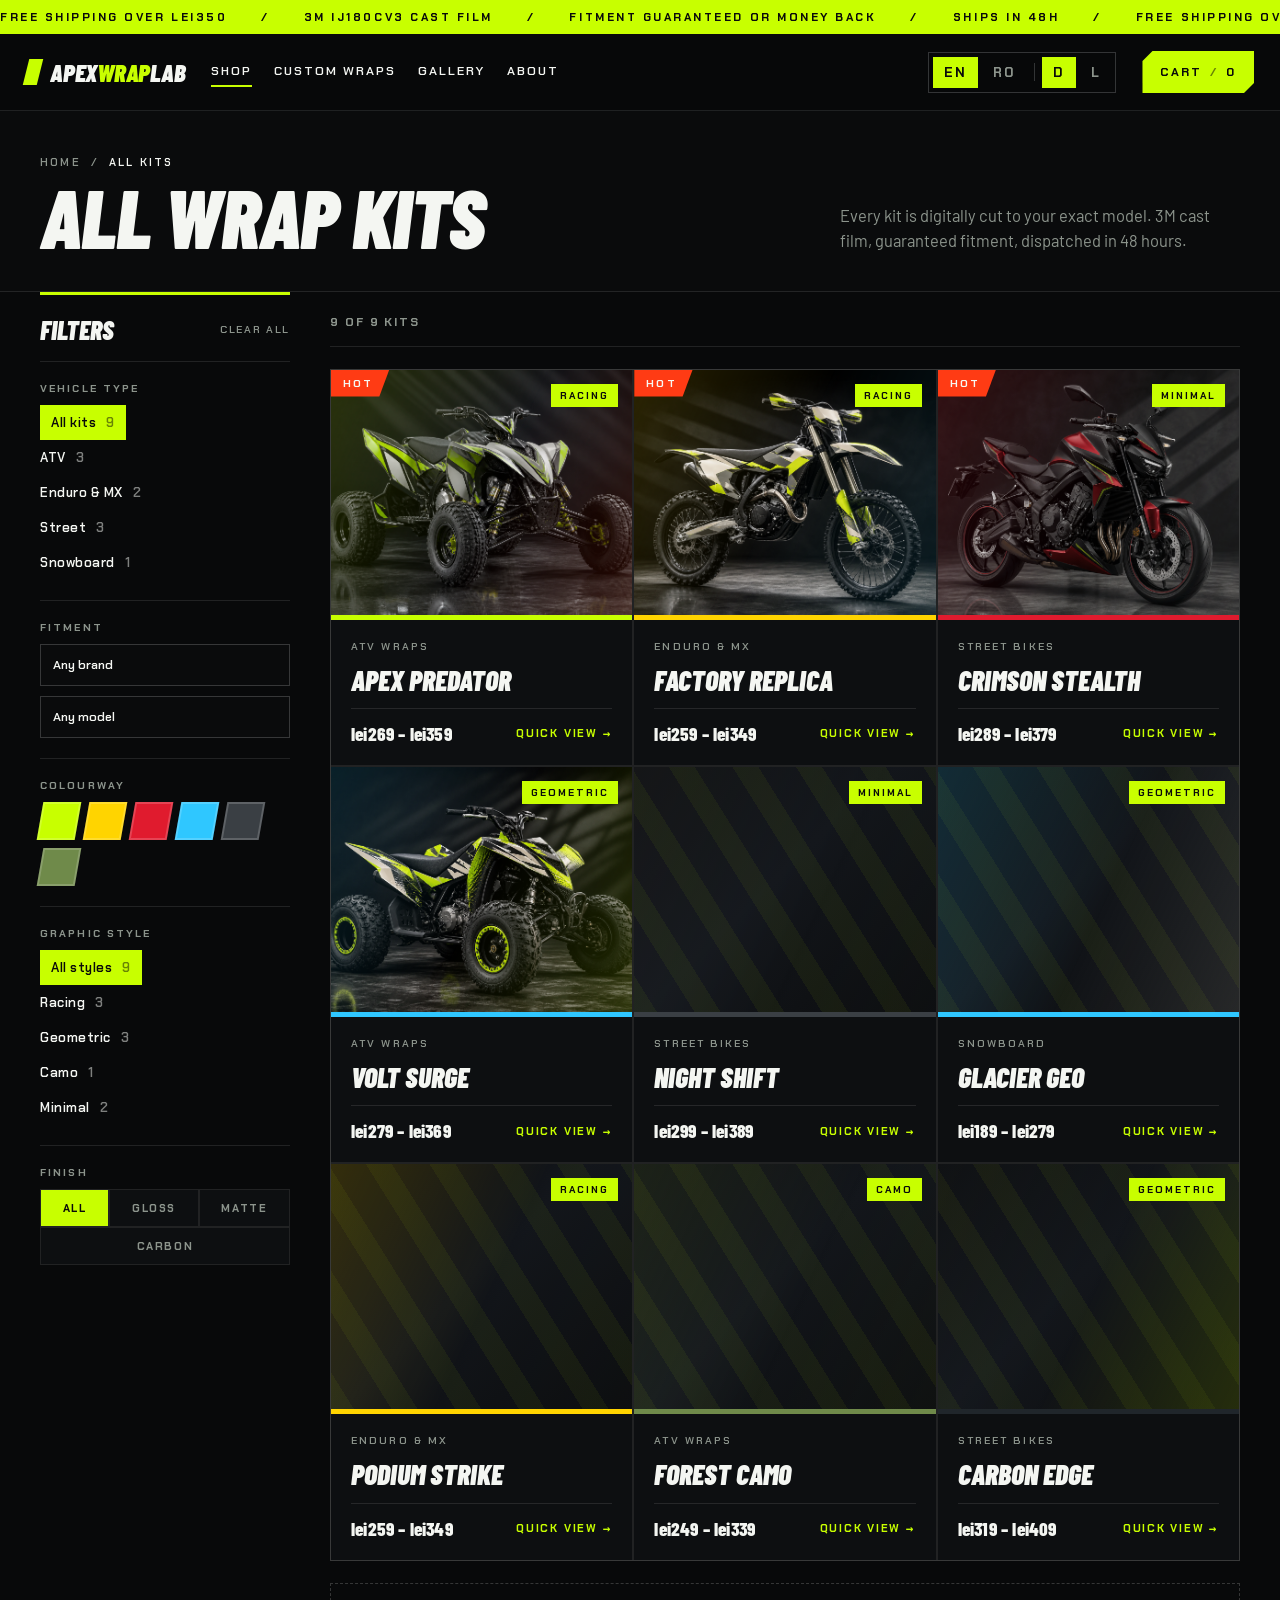
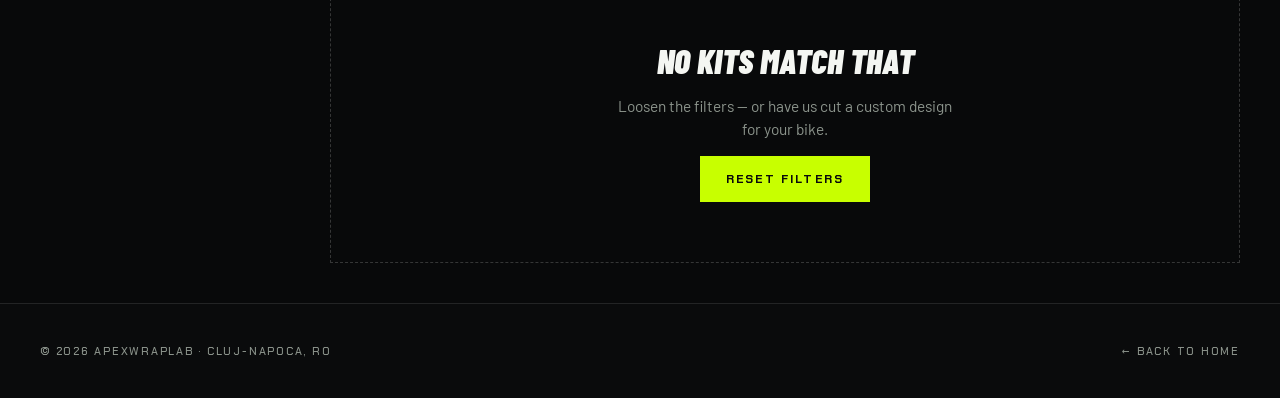
==== shop.html @ fd656acf "Add shop page, shared stylesheet, and canvas images Implement Apex Shop.dc.html as shop.html: 9-kit " ====
<!DOCTYPE html>
<html lang="en" data-theme="dark">
<head>
<meta charset="utf-8">
<meta name="viewport" content="width=device-width, initial-scale=1">
<title>All wrap kits — ApexWrapLab</title>
<meta name="description" content="Every ApexWrapLab kit is digitally cut to your exact model. 3M cast film, guaranteed fitment, dispatched in 48 hours.">
<link rel="preconnect" href="https://fonts.googleapis.com">
<link rel="preconnect" href="https://fonts.gstatic.com" crossorigin>
<link href="https://fonts.googleapis.com/css2?family=Barlow+Condensed:ital,wght@0,600;0,700;0,800;0,900;1,800;1,900&family=Barlow:wght@400;500;600&family=Chakra+Petch:wght@500;600;700&display=swap" rel="stylesheet">
<link rel="stylesheet" href="apex.css">
</head>
<body>

<div class="ticker" aria-hidden="true">
  <div class="ticker__track">
    <div class="ticker__set">
      <span data-ro="Livrare gratuită peste 350 lei">Free shipping over lei350</span><span>/</span>
      <span>3M IJ180Cv3 cast film</span><span>/</span>
      <span data-ro="Potrivire garantată sau bani înapoi">Fitment guaranteed or money back</span><span>/</span>
      <span data-ro="Expediere în 48h">Ships in 48h</span><span>/</span>
    </div>
    <div class="ticker__set">
      <span data-ro="Livrare gratuită peste 350 lei">Free shipping over lei350</span><span>/</span>
      <span>3M IJ180Cv3 cast film</span><span>/</span>
      <span data-ro="Potrivire garantată sau bani înapoi">Fitment guaranteed or money back</span><span>/</span>
      <span data-ro="Expediere în 48h">Ships in 48h</span><span>/</span>
    </div>
  </div>
</div>

<header class="hdr">
  <div class="hdr__in">
    <a href="index.html" class="brand" rel="home">
      <span class="brand__mark"></span>
      <span class="brand__word">Apex<span style="color:var(--acid-ink)">Wrap</span>Lab</span>
    </a>
    <nav class="nav" aria-label="Primary">
      <a href="#shop" class="is-active" aria-current="page" data-ro="Magazin">Shop</a>
      <a href="index.html#custom" data-ro="Wrap personalizat">Custom wraps</a>
      <a href="index.html#grid" data-ro="Galerie">Gallery</a>
      <a href="index.html#spec" data-ro="Despre">About</a>
    </nav>
    <div style="flex:1"></div>
    <div class="toggles">
      <button type="button" data-lang="en" aria-pressed="true">EN</button>
      <button type="button" data-lang="ro" aria-pressed="false">RO</button>
      <span class="toggles__sep"></span>
      <button type="button" data-theme-set="dark" title="Dark theme" aria-pressed="true">D</button>
      <button type="button" data-theme-set="light" title="Light theme" aria-pressed="false">L</button>
    </div>
    <a href="#shop" class="cart clip-sm">
      <span data-ro="Coș">Cart</span><span style="opacity:.5">/</span><span id="cartCount">0</span>
    </a>
  </div>
</header>

<section class="shop__head">
  <div class="shop__head-in">
    <div>
      <div class="crumbs">
        <a href="index.html" data-ro="Acasă">Home</a>
        <span>/</span>
        <span class="now" data-ro="Toate kiturile">All kits</span>
      </div>
      <h1 data-ro="Toate kiturile">All wrap kits</h1>
    </div>
    <p data-ro="Fiecare kit este tăiat digital pentru modelul tău. 3M turnat, potrivire garantată, expediere în 48h.">Every kit is digitally cut to your exact model. 3M cast film, guaranteed fitment, dispatched in 48 hours.</p>
  </div>
</section>

<section id="shop" class="shop">
  <aside class="filters">
    <div class="filters__top">
      <span data-ro="Filtre">Filters</span>
      <button type="button" class="filters__clear" id="clearAll" data-ro="Șterge tot">Clear all</button>
    </div>

    <div class="fgroup">
      <span data-ro="Tip vehicul">Vehicle type</span>
      <div id="fType"></div>
    </div>

    <div class="fgroup">
      <span data-ro="Potrivire">Fitment</span>
      <select class="fselect" id="fMake" aria-label="Brand"></select>
      <select class="fselect" id="fModel" aria-label="Model"></select>
    </div>

    <div class="fgroup">
      <span data-ro="Culoare">Colourway</span>
      <div class="fsw" id="fColor" role="group"></div>
    </div>

    <div class="fgroup">
      <span data-ro="Grafică">Graphic style</span>
      <div id="fStyle"></div>
    </div>

    <div class="fgroup">
      <span data-ro="Finisaj">Finish</span>
      <div class="fseg" id="fFinish" role="group"></div>
    </div>
  </aside>

  <div class="results">
    <div class="results__bar">
      <div class="results__count" id="resultLine"></div>
      <div class="chips" id="chips"></div>
    </div>
    <div class="shopgrid" id="grid"></div>
    <div class="empty" id="empty" hidden>
      <div class="empty__t" data-ro="Niciun kit nu se potrivește">No kits match that</div>
      <p data-ro="Slăbește filtrele — sau cere un design personalizat pentru motocicleta ta.">Loosen the filters — or have us cut a custom design for your bike.</p>
      <button type="button" id="resetFilters" data-ro="Resetează filtrele">Reset filters</button>
    </div>
  </div>
</section>

<div class="drawer" id="drawer" hidden role="dialog" aria-modal="true" aria-labelledby="drawerName">
  <button type="button" class="drawer__scrim" id="drawerScrim" aria-label="Close"></button>
  <div class="drawer__panel">
    <button type="button" class="drawer__close" id="drawerClose" aria-label="Close">✕</button>
    <div class="drawer__shot">
      <div class="slot" id="drawerSlot"></div>
      <div class="drawer__accent" id="drawerAccent"></div>
    </div>
    <div class="drawer__body">
      <div>
        <div class="drawer__cat" id="drawerCat"></div>
        <h2 id="drawerName"></h2>
      </div>
      <p class="drawer__desc" id="drawerDesc"></p>
      <div class="dspecs" id="drawerSpecs"></div>
      <div class="group">
        <span style="font-family:'Chakra Petch',sans-serif;font-weight:700;font-size:10.5px;letter-spacing:.2em;text-transform:uppercase;color:var(--muted)" data-ro="Finisaj">Finish</span>
        <div class="fseg" id="drawerFinish" role="group"></div>
      </div>
      <div class="drawer__foot">
        <div>
          <div style="font-family:'Chakra Petch',sans-serif;font-weight:600;font-size:10px;letter-spacing:.2em;text-transform:uppercase;color:var(--muted)" data-ro="Total">Total</div>
          <div class="drawer__price" id="drawerPrice"></div>
        </div>
        <button type="button" class="drawer__add clip-md" id="addToCart"></button>
      </div>
    </div>
  </div>
</div>

<footer class="ft--slim">
  <div>
    <span>© 2026 ApexWrapLab · Cluj-Napoca, RO</span>
    <a href="index.html" data-ro="← Înapoi acasă">← Back to home</a>
  </div>
</footer>

<script>
(function () {
  "use strict";

  /* ---- data, lifted verbatim from Apex Shop.dc.html DCLogic ---- */
  var MODELS = {
    'Any brand': ['Any model'],
    'Can-Am': ['Any model', 'Outlander 650', 'Renegade 1000'],
    'Honda': ['Any model', 'CRF 250R', 'CBR 650R', 'TRX 450R'],
    'Husqvarna': ['Any model', 'FC 250', 'TE 300'],
    'KTM': ['Any model', 'SX-F 250', 'EXC 300', 'Duke 890'],
    'Yamaha': ['Any model', 'YZ 450F', 'MT-07', 'Raptor 700']
  };
  var MAKES = ['Any brand', 'Can-Am', 'Honda', 'Husqvarna', 'KTM', 'Yamaha'];

  var COLORS = [
    { n: 'Volt', hex: '#C8FF00' }, { n: 'Podium Yellow', hex: '#FFD400' },
    { n: 'Crimson', hex: '#E01B2E' }, { n: 'Ice Blue', hex: '#2FC7FF' },
    { n: 'Stealth', hex: '#3A3F44' }, { n: 'Field Green', hex: '#6F8A4A' }
  ];

  var FINISHES = [{ n: 'Gloss', ro: 'Lucios', add: 0 }, { n: 'Matte', ro: 'Mat', add: 30 }, { n: 'Carbon', ro: 'Carbon', add: 60 }];

  var KITS = [
    { id:'k1', name:'Apex Predator', cat:'ATV Wraps', type:'ATV', style:'Racing', color:'Volt', base:269, hot:true, img:'images/kit-apex-predator.png', makes:['Can-Am','Yamaha'], a:'linear-gradient(115deg,rgba(200,255,0,.85) 0%,rgba(200,255,0,0) 52%,rgba(255,59,20,.75) 100%)', b:'#C8FF00', d:'Aggressive forward-sweep livery built for quad bodywork. Deep-relief panels included for fenders and airbox.' },
    { id:'k2', name:'Factory Replica', cat:'Enduro & MX', type:'MX', style:'Racing', color:'Podium Yellow', base:259, hot:true, img:'images/kit-factory-replica.png', makes:['KTM','Husqvarna','Honda'], a:'linear-gradient(115deg,rgba(255,212,0,.8) 0%,rgba(255,212,0,0) 48%,rgba(47,199,255,.6) 100%)', b:'#FFD400', d:'Works-team layout with shroud, tank and fender coverage. Number-plate backgrounds included.' },
    { id:'k3', name:'Crimson Stealth', cat:'Street Bikes', type:'Street', style:'Minimal', color:'Crimson', base:289, hot:true, img:'images/kit-crimson-stealth.png', makes:['Yamaha','Honda','KTM'], a:'linear-gradient(115deg,rgba(224,27,46,.9) 0%,rgba(224,27,46,0) 55%,rgba(58,63,68,.8) 100%)', b:'#E01B2E', d:'Single-sweep split with a matte body and gloss accent. Reads clean at a standstill, vicious at speed.' },
    { id:'k4', name:'Volt Surge', cat:'ATV Wraps', type:'ATV', style:'Geometric', color:'Ice Blue', base:279, hot:false, img:'images/kit-volt-surge.png', makes:['Can-Am','Yamaha'], a:'linear-gradient(115deg,rgba(47,199,255,.75) 0%,rgba(47,199,255,0) 50%,rgba(200,255,0,.8) 100%)', b:'#2FC7FF', d:'Hard-edged shard geometry that wraps continuously across every panel seam.' },
    { id:'k5', name:'Night Shift', cat:'Street Bikes', type:'Street', style:'Minimal', color:'Stealth', base:299, hot:false, img:'images/kit-night-shift.png', makes:['Yamaha','Honda'], a:'linear-gradient(115deg,rgba(58,63,68,.9) 0%,rgba(58,63,68,0) 60%,rgba(20,24,28,.8) 100%)', b:'#3A3F44', d:'Murdered-out satin body with a single raised waistline. Our most requested street finish.' },
    { id:'k6', name:'Glacier Geo', cat:'Snowboard', type:'Board', style:'Geometric', color:'Ice Blue', base:189, hot:false, img:'images/kit-glacier-geo.png', makes:['Any brand'], a:'linear-gradient(115deg,rgba(47,199,255,.85) 0%,rgba(47,199,255,0) 55%,rgba(244,246,242,.6) 100%)', b:'#2FC7FF', d:'Full topsheet coverage cut to board outline. Cold-rated adhesive down to -25°C.' },
    { id:'k7', name:'Podium Strike', cat:'Enduro & MX', type:'MX', style:'Racing', color:'Podium Yellow', base:259, hot:false, img:'images/kit-podium-strike.png', makes:['KTM','Husqvarna'], a:'linear-gradient(115deg,rgba(255,212,0,.85) 0%,rgba(255,212,0,0) 52%,rgba(15,18,21,.8) 100%)', b:'#FFD400', d:'High-contrast strike bands with pre-cut fork-guard and swingarm sections.' },
    { id:'k8', name:'Forest Camo', cat:'ATV Wraps', type:'ATV', style:'Camo', color:'Field Green', base:249, hot:false, img:'images/kit-forest-camo.png', makes:['Can-Am','Honda','Yamaha'], a:'linear-gradient(115deg,rgba(111,138,74,.85) 0%,rgba(111,138,74,0) 55%,rgba(30,38,26,.8) 100%)', b:'#6F8A4A', d:'Four-tone woodland pattern with no repeating tile across the kit. Built for hunting rigs.' },
    { id:'k9', name:'Carbon Edge', cat:'Street Bikes', type:'Street', style:'Geometric', color:'Stealth', base:319, hot:false, img:'images/kit-carbon-edge.png', makes:['Yamaha','Honda','KTM'], a:'linear-gradient(115deg,rgba(32,38,43,.9) 0%,rgba(32,38,43,0) 52%,rgba(200,255,0,.7) 100%)', b:'#20262B', d:'Textured carbon base with acid edge-lining. Ships only in the carbon finish laminate.' }
  ];

  var state = {
    lang: 'en', theme: 'dark',
    type: 'All', make: 'Any brand', model: 'Any model', color: null, gstyle: 'All',
    finish: 'All', open: null, drawerFinish: 'Gloss', cart: 0, added: false
  };

  var $ = function (s) { return document.querySelector(s); };
  var esc = function (s) { return String(s).replace(/[&<>"]/g, function (c) {
    return ({ '&': '&amp;', '<': '&lt;', '>': '&gt;', '"': '&quot;' })[c]; }); };

  /* matches(), verbatim from the canvas — `ignore` lets a facet count itself out */
  function matches(k, ignore) {
    if (ignore !== 'type' && state.type !== 'All' && k.type !== state.type) return false;
    if (ignore !== 'make' && String(state.make).indexOf('Any') !== 0 && k.makes.indexOf(state.make) < 0) return false;
    if (ignore !== 'color' && state.color && k.color !== state.color) return false;
    if (ignore !== 'gstyle' && state.gstyle !== 'All' && k.style !== state.gstyle) return false;
    if (ignore !== 'finish' && state.finish === 'Carbon' && k.id !== 'k9') return false;
    return true;
  }

  function countIf(key, val) {
    return KITS.filter(function (k) {
      if (!matches(k, key)) return false;
      if (key === 'type') return val === 'All' || k.type === val;
      if (key === 'gstyle') return val === 'All' || k.style === val;
      return true;
    }).length;
  }

  function slot(img, alt) {
    return '<div class="slot"><img src="' + img + '" alt="' + esc(alt) + '" loading="lazy" onerror="this.remove()"></div>';
  }

  function render() {
    var ro = state.lang === 'ro';
    var visible = KITS.filter(function (k) { return matches(k); });

    /* --- facets --- */
    var typeOpts = [
      { n: ro ? 'Toate' : 'All kits', v: 'All' }, { n: 'ATV', v: 'ATV' },
      { n: 'Enduro & MX', v: 'MX' }, { n: ro ? 'Stradă' : 'Street', v: 'Street' },
      { n: 'Snowboard', v: 'Board' }
    ];
    $('#fType').innerHTML = typeOpts.map(function (o) {
      return '<button type="button" class="frow" data-type="' + o.v + '" aria-pressed="' + (state.type === o.v) + '">' +
             '<span>' + esc(o.n) + '</span><span>' + countIf('type', o.v) + '</span></button>';
    }).join('');

    var styleOpts = [
      { n: ro ? 'Toate' : 'All styles', v: 'All' }, { n: 'Racing', v: 'Racing' },
      { n: 'Geometric', v: 'Geometric' }, { n: 'Camo', v: 'Camo' }, { n: 'Minimal', v: 'Minimal' }
    ];
    $('#fStyle').innerHTML = styleOpts.map(function (o) {
      return '<button type="button" class="frow" data-gstyle="' + o.v + '" aria-pressed="' + (state.gstyle === o.v) + '">' +
             '<span>' + esc(o.n) + '</span><span>' + countIf('gstyle', o.v) + '</span></button>';
    }).join('');

    $('#fColor').innerHTML = COLORS.map(function (c) {
      return '<button type="button" title="' + esc(c.n) + '" aria-label="' + esc(c.n) + '" data-color="' + esc(c.n) + '"' +
             ' aria-pressed="' + (state.color === c.n) + '" style="background:' + c.hex + '"></button>';
    }).join('');

    $('#fFinish').innerHTML = ['All', 'Gloss', 'Matte', 'Carbon'].map(function (f) {
      var label = f === 'All' ? (ro ? 'Toate' : 'All') : f;
      return '<button type="button" data-finish="' + f + '" aria-pressed="' + (state.finish === f) + '">' + label + '</button>';
    }).join('');

    /* --- chips --- */
    var chips = [];
    if (state.type !== 'All') chips.push({ n: state.type, k: 'type' });
    if (String(state.make).indexOf('Any') !== 0) {
      chips.push({ n: state.make + (String(state.model).indexOf('Any') === 0 ? '' : ' ' + state.model), k: 'make' });
    }
    if (state.color) chips.push({ n: state.color, k: 'color' });
    if (state.gstyle !== 'All') chips.push({ n: state.gstyle, k: 'gstyle' });
    if (state.finish !== 'All') chips.push({ n: state.finish, k: 'finish' });
    $('#chips').innerHTML = chips.map(function (c) {
      return '<button type="button" class="chip" data-clear="' + c.k + '"><span>' + esc(c.n) + '</span><span>✕</span></button>';
    }).join('');

    /* --- results --- */
    $('#resultLine').textContent = ro
      ? visible.length + ' din ' + KITS.length + ' kituri'
      : visible.length + ' of ' + KITS.length + ' kits';

    $('#grid').innerHTML = visible.map(function (k) {
      return '<article class="kit" data-open="' + k.id + '">' +
        '<div class="kit__shot">' + slot(k.img, k.name) +
          '<div class="kit__livery" style="background:' + k.a + '"></div>' +
          '<div class="kit__rule" style="background:' + k.b + '"></div>' +
          (k.hot ? '<div class="kit__hot">Hot</div>' : '') +
          '<div class="kit__style">' + esc(k.style) + '</div>' +
        '</div>' +
        '<div class="kit__body">' +
          '<div class="kit__cat">' + esc(k.cat) + '</div>' +
          '<h3>' + esc(k.name) + '</h3>' +
          '<div class="kit__foot">' +
            '<span class="kit__price">lei' + k.base + ' – lei' + (k.base + 90) + '</span>' +
            '<span class="kit__cta">' + (ro ? 'Vizualizare rapidă →' : 'Quick view →') + '</span>' +
          '</div>' +
        '</div></article>';
    }).join('');

    $('#grid').hidden = visible.length === 0;
    $('#empty').hidden = visible.length !== 0;

    $('#cartCount').textContent = state.cart;
    renderDrawer();
  }

  function renderDrawer() {
    var ro = state.lang === 'ro';
    var k = KITS.filter(function (x) { return x.id === state.open; })[0];
    var d = $('#drawer');
    if (!k) { d.hidden = true; return; }
    d.hidden = false;

    var fin = FINISHES.filter(function (f) { return f.n === state.drawerFinish; })[0] || FINISHES[0];
    $('#drawerSlot').innerHTML = '<img src="' + k.img + '" alt="' + esc(k.name) + '" onerror="this.remove()">';
    $('#drawerAccent').style.background = k.b;
    $('#drawerCat').textContent = k.cat;
    $('#drawerName').textContent = k.name;
    $('#drawerDesc').textContent = k.d;

    var specs = [
      { k: 'Material', v: '3M IJ180Cv3' },
      { k: ro ? 'Laminat' : 'Overlaminate', v: '3M 8518 ' + state.drawerFinish },
      { k: ro ? 'Potrivire' : 'Fitment', v: k.makes.join(', ') },
      { k: ro ? 'Montaj' : 'Install', v: ro ? '~2 ore, uscat' : '~2 hours, dry' },
      { k: ro ? 'Garanție' : 'Warranty', v: ro ? '5 ani UV' : '5-year UV' }
    ];
    $('#drawerSpecs').innerHTML = specs.map(function (s) {
      return '<div class="dspec"><span class="k">' + esc(s.k) + '</span><span class="v">' + esc(s.v) + '</span></div>';
    }).join('');

    $('#drawerFinish').innerHTML = FINISHES.map(function (f) {
      return '<button type="button" data-dfinish="' + f.n + '" aria-pressed="' + (state.drawerFinish === f.n) + '">' +
             (ro ? f.ro : f.n) + '</button>';
    }).join('');

    $('#drawerPrice').textContent = 'lei' + (k.base + fin.add);
    $('#addToCart').textContent = state.added ? (ro ? 'Adăugat ✓' : 'Added ✓') : (ro ? 'Adaugă în coș' : 'Add to cart');
  }

  function fillSelects() {
    $('#fMake').innerHTML = MAKES.map(function (m) {
      return '<option value="' + m + '"' + (m === state.make ? ' selected' : '') + '>' + m + '</option>';
    }).join('');
    var models = MODELS[state.make] || ['Any model'];
    $('#fModel').innerHTML = models.map(function (m) {
      return '<option value="' + m + '"' + (m === state.model ? ' selected' : '') + '>' + m + '</option>';
    }).join('');
  }

  function clearAll() {
    state.type = 'All'; state.make = 'Any brand'; state.model = 'Any model';
    state.color = null; state.gstyle = 'All'; state.finish = 'All';
    fillSelects(); render();
  }

  /* ---- language / theme, shared behaviour with the home page ---- */
  function applyLang() {
    var ro = state.lang === 'ro';
    document.documentElement.lang = ro ? 'ro' : 'en';
    var els = document.querySelectorAll('[data-ro]');
    for (var i = 0; i < els.length; i++) {
      var el = els[i];
      if (!el.dataset.enCache) el.dataset.enCache = el.innerHTML;
      var want = ro ? el.getAttribute('data-ro') : el.dataset.enCache;
      if (el.innerHTML !== want) el.innerHTML = want;
    }
    render();
  }

  function syncToggles() {
    document.querySelectorAll('[data-lang]').forEach(function (b) {
      b.setAttribute('aria-pressed', String(b.dataset.lang === state.lang));
    });
    document.querySelectorAll('[data-theme-set]').forEach(function (b) {
      b.setAttribute('aria-pressed', String(b.dataset.themeSet === state.theme));
    });
    document.documentElement.setAttribute('data-theme', state.theme);
  }

  function restore() {
    try {
      var s = JSON.parse(localStorage.getItem('apx') || '{}');
      if (s.lang === 'ro' || s.lang === 'en') state.lang = s.lang;
      if (s.theme === 'light' || s.theme === 'dark') state.theme = s.theme;
    } catch (e) {}
  }

  /* ---- events ---- */
  document.querySelector('.toggles').addEventListener('click', function (e) {
    var b = e.target.closest('button'); if (!b) return;
    if (b.dataset.lang) { state.lang = b.dataset.lang; syncToggles(); applyLang(); }
    else if (b.dataset.themeSet) { state.theme = b.dataset.themeSet; syncToggles(); }
    try { localStorage.setItem('apx', JSON.stringify({ lang: state.lang, theme: state.theme })); } catch (err) {}
  });

  document.querySelector('.filters').addEventListener('click', function (e) {
    var b = e.target.closest('button'); if (!b) return;
    if (b.id === 'clearAll') return clearAll();
    if (b.dataset.type !== undefined) { state.type = b.dataset.type; state.open = null; }
    else if (b.dataset.gstyle !== undefined) { state.gstyle = b.dataset.gstyle; state.open = null; }
    else if (b.dataset.color !== undefined) { state.color = state.color === b.dataset.color ? null : b.dataset.color; }
    else if (b.dataset.finish !== undefined) { state.finish = b.dataset.finish; }
    else return;
    render();
  });

  $('#fMake').addEventListener('change', function (e) {
    state.make = e.target.value; state.model = 'Any model'; fillSelects(); render();
  });
  $('#fModel').addEventListener('change', function (e) { state.model = e.target.value; render(); });

  $('#chips').addEventListener('click', function (e) {
    var b = e.target.closest('button[data-clear]'); if (!b) return;
    var k = b.dataset.clear;
    if (k === 'type') state.type = 'All';
    else if (k === 'make') { state.make = 'Any brand'; state.model = 'Any model'; fillSelects(); }
    else if (k === 'color') state.color = null;
    else if (k === 'gstyle') state.gstyle = 'All';
    else if (k === 'finish') state.finish = 'All';
    render();
  });

  $('#grid').addEventListener('click', function (e) {
    var a = e.target.closest('[data-open]'); if (!a) return;
    state.open = a.dataset.open; state.drawerFinish = 'Gloss'; state.added = false;
    renderDrawer();
    $('#drawerClose').focus();
  });

  $('#resetFilters').addEventListener('click', clearAll);

  function closeDrawer() { state.open = null; state.added = false; renderDrawer(); }
  $('#drawerScrim').addEventListener('click', closeDrawer);
  $('#drawerClose').addEventListener('click', closeDrawer);
  document.addEventListener('keydown', function (e) { if (e.key === 'Escape' && state.open) closeDrawer(); });

  $('#drawer').addEventListener('click', function (e) {
    var b = e.target.closest('button[data-dfinish]');
    if (b) { state.drawerFinish = b.dataset.dfinish; renderDrawer(); return; }
    if (e.target.closest('#addToCart')) { state.cart += 1; state.added = true; render(); }
  });

  restore();
  syncToggles();
  fillSelects();
  applyLang();
})();
</script>
</body>
</html>
---- apex.css ----
/* ---------------------------------------------------------------
   ApexWrapLab — home
   Ported from the "Apex Racing Livery Redesign" canvas (Apex Home.dc.html).
   The canvas ran on a React runtime (support.js) with {{ }} bindings,
   sc-for/sc-if and style-hover attributes; none of that ships here.
   Data is expanded inline, hover is real CSS, behaviour is vanilla JS.
   --------------------------------------------------------------- */

:root{
  --bg:#08090a; --deep:#0a0b0c; --panel:#0d0f11; --panel2:#12151a;
  --fg:#f4f6f2; --muted:#8c948c; --ink:#0a0b0a;
  --acid:#c8ff00; --acid-ink:#c8ff00; --hot:#ff3b14;
  --line:rgba(255,255,255,.1); --line2:rgba(255,255,255,.18);
  --headerbg:rgba(8,9,10,.86); --shadow:rgba(0,0,0,.6); --blend:screen;
  --hover-surface:#12151a; --hover-bg:#f4f6f2; --hover-fg:#0a0b0a;
  --scrim1:#08090a; --scrim2:rgba(8,9,10,.92); --scrim3:rgba(8,9,10,.35); --scrim4:rgba(8,9,10,.7);
}
[data-theme="light"]{
  --bg:#f1f2ee; --deep:#e6e8e1; --panel:#ffffff; --panel2:#ffffff;
  --fg:#0b0c0a; --muted:#5f665e;
  --acid-ink:#4d7300; --hot:#d81f08;
  --line:rgba(11,12,10,.14); --line2:rgba(11,12,10,.24);
  --headerbg:rgba(241,242,238,.88); --shadow:rgba(11,12,10,.16); --blend:multiply;
  --hover-surface:#e9ebe4; --hover-bg:#0b0c0a; --hover-fg:#f4f6f2;
  --scrim1:#f1f2ee; --scrim2:rgba(241,242,238,.9); --scrim3:rgba(241,242,238,.28); --scrim4:rgba(241,242,238,.66);
}

*{box-sizing:border-box}
html,body{margin:0;padding:0;background:var(--bg);color:var(--fg);
  font-family:'Barlow',system-ui,sans-serif;-webkit-font-smoothing:antialiased;
  transition:background-color .35s ease,color .35s ease;overflow-x:hidden}
a{color:var(--acid-ink);text-decoration:none}
::selection{background:var(--acid);color:var(--ink)}
select,button,input{font-family:inherit}
img{max-width:100%;display:block}

.cond{font-family:'Barlow Condensed',sans-serif;font-style:italic;font-weight:900;text-transform:uppercase}
.mono{font-family:'Chakra Petch',sans-serif;text-transform:uppercase}
.wrap{max-width:1400px;margin:0 auto;padding-left:40px;padding-right:40px}

/* clipped corner used on every primary action */
.clip{clip-path:polygon(14px 0,100% 0,100% calc(100% - 14px),calc(100% - 14px) 100%,0 100%,0 14px)}
.clip-sm{clip-path:polygon(10px 0,100% 0,100% calc(100% - 10px),calc(100% - 10px) 100%,0 100%,0 10px)}
.clip-md{clip-path:polygon(12px 0,100% 0,100% calc(100% - 12px),calc(100% - 12px) 100%,0 100%,0 12px)}

@keyframes apx-marquee{from{transform:translateX(0)}to{transform:translateX(-50%)}}
@keyframes apx-pulse{0%,100%{opacity:1}50%{opacity:.35}}
[data-reveal]{opacity:0;transform:translateY(22px);
  transition:opacity .7s cubic-bezier(.2,.7,.2,1),transform .7s cubic-bezier(.2,.7,.2,1)}
[data-reveal].apx-in{opacity:1;transform:none}
@media (prefers-reduced-motion:reduce){
  [data-reveal]{opacity:1;transform:none;transition:none}
  .ticker__track{animation:none}
  .pulse{animation:none}
}

/* ---- image slots: a designed gradient shows through if the file is absent -- */
.slot{position:absolute;inset:0;overflow:hidden;
  background:linear-gradient(135deg,var(--deep) 0%,var(--panel2) 46%,var(--deep) 100%)}
.slot::after{content:"";position:absolute;inset:0;
  background:repeating-linear-gradient(58deg,rgba(200,255,0,.05) 0 22px,rgba(0,0,0,0) 22px 54px)}
.slot img{position:relative;z-index:1;width:100%;height:100%;object-fit:cover}

/* ---- ticker ---- */
.ticker{display:flex;align-items:center;background:var(--acid);color:var(--ink);height:34px;overflow:hidden;position:relative}
.ticker__track{display:flex;width:max-content;animation:apx-marquee 26s linear infinite;will-change:transform}
.ticker__set{display:flex;align-items:center;gap:34px;flex:none;padding-right:34px;white-space:nowrap;
  font-family:'Chakra Petch',sans-serif;font-weight:700;font-size:11.5px;letter-spacing:.22em;text-transform:uppercase}

/* ---- header ---- */
.hdr{position:sticky;top:0;z-index:60;background:var(--headerbg);backdrop-filter:blur(14px);border-bottom:1px solid var(--line)}
.hdr__in{max-width:1400px;margin:0 auto;padding:10px 26px;min-height:76px;display:flex;flex-wrap:wrap;align-items:center;column-gap:26px;row-gap:8px}
.brand{display:flex;align-items:center;gap:10px;color:var(--fg)}
.brand__mark{display:block;width:14px;height:26px;background:var(--acid);transform:skewX(-14deg)}
.brand__word{font-family:'Barlow Condensed',sans-serif;font-style:italic;font-weight:900;font-size:25px;letter-spacing:-.01em;text-transform:uppercase;line-height:1}
.nav{display:flex;flex-wrap:wrap;align-items:center;column-gap:22px;row-gap:4px;white-space:nowrap;
  font-family:'Chakra Petch',sans-serif;font-weight:600;font-size:12.5px;letter-spacing:.16em;text-transform:uppercase}
.nav a{color:var(--fg);padding:6px 0;border-bottom:2px solid transparent;transition:border-color .2s ease,color .2s ease}
.nav a:hover{border-bottom-color:var(--acid-ink);color:var(--acid-ink)}
.toggles{flex:none;display:flex;align-items:center;gap:4px;border:1px solid var(--line2);padding:4px;
  font-family:'Chakra Petch',sans-serif;font-weight:700;font-size:11px;letter-spacing:.12em}
.toggles button{background:transparent;color:var(--muted);border:0;cursor:pointer;padding:7px 11px;font-weight:700;letter-spacing:.14em;transition:background .2s ease,color .2s ease}
.toggles button[aria-pressed="true"]{background:var(--acid);color:var(--ink)}
.toggles__sep{width:1px;height:18px;background:var(--line2);margin:0 3px}
.cart{flex:none;margin-left:auto;display:flex;align-items:center;gap:8px;background:var(--acid);color:var(--ink);
  padding:13px 18px;font-family:'Chakra Petch',sans-serif;font-weight:700;font-size:12px;letter-spacing:.16em;text-transform:uppercase;
  transition:background .2s ease,color .2s ease}
.cart:hover{background:var(--hover-bg);color:var(--hover-fg)}

/* ---- hero ---- */
.hero{position:relative;min-height:760px;display:flex;align-items:stretch;background:var(--deep);overflow:hidden}
.hero__scrim{position:absolute;inset:0;pointer-events:none;
  background:linear-gradient(100deg,var(--scrim1) 0%,var(--scrim2) 38%,var(--scrim3) 68%,var(--scrim4) 100%);z-index:2}
.hero__slash{position:absolute;top:0;bottom:0;left:52%;width:2px;background:var(--acid);transform:skewX(-14deg);opacity:.9;pointer-events:none;z-index:3}
.hero__slash2{position:absolute;top:0;bottom:0;left:54.5%;width:8px;background:var(--acid);transform:skewX(-14deg);opacity:.16;pointer-events:none;z-index:3}
.hero__in{position:relative;max-width:1400px;margin:0 auto;padding:104px 40px 0;width:100%;pointer-events:none;z-index:4}
.hero__col{max-width:720px;display:flex;flex-direction:column;gap:26px;align-items:flex-start}
.eyebrow{display:flex;align-items:center;gap:12px;font-family:'Chakra Petch',sans-serif;font-weight:700;font-size:11.5px;
  letter-spacing:.24em;text-transform:uppercase;color:var(--acid-ink)}
.pulse{display:block;width:8px;height:8px;background:var(--acid);animation:apx-pulse 1.7s ease-in-out infinite}
.hero h1{margin:0;font-family:'Barlow Condensed',sans-serif;font-style:italic;font-weight:900;text-transform:uppercase;
  font-size:clamp(64px,9vw,138px);line-height:.84;letter-spacing:-.022em;text-wrap:balance}
.hero h1 span{display:block}
.hero h1 .acid{color:var(--acid-ink)}
.hero h1 .sub{font-size:.42em;font-weight:800;letter-spacing:.01em;color:var(--fg);padding-top:14px}
.hero p{margin:0;max-width:470px;font-size:18.5px;line-height:1.5;color:#9AA39A;text-wrap:pretty}
.btns{display:flex;gap:14px;flex-wrap:wrap;padding-top:4px;pointer-events:auto}
.btn{display:block;padding:20px 34px;font-family:'Chakra Petch',sans-serif;font-weight:700;font-size:13px;
  letter-spacing:.18em;text-transform:uppercase;transition:background .2s ease,color .2s ease,border-color .2s ease}
.btn--acid{background:var(--acid);color:var(--ink)}
.btn--acid:hover{background:var(--hover-bg);color:var(--hover-fg)}
.btn--ghost{border:1px solid var(--line2);color:var(--fg)}
.btn--ghost:hover{border-color:var(--acid-ink);color:var(--acid-ink)}
.hero__stats{position:absolute;right:40px;bottom:150px;display:flex;flex-direction:column;
  border-left:2px solid var(--acid);padding-left:20px;pointer-events:none;z-index:4}
.hero__stat{padding:12px 0}
.hero__stat b{display:block;font-family:'Barlow Condensed',sans-serif;font-style:italic;font-weight:900;font-size:44px;line-height:.9;color:var(--fg)}
.hero__stat span{font-family:'Chakra Petch',sans-serif;font-weight:600;font-size:10.5px;letter-spacing:.2em;text-transform:uppercase;color:var(--muted)}
@media (max-width:1100px){.hero__stats{display:none}}

/* ---- fit finder ---- */
.finder{position:relative;z-index:20;margin-top:-64px}
.finder__card{background:var(--panel2);border:1px solid var(--line);border-top:3px solid var(--acid);
  padding:26px 30px;display:flex;align-items:flex-end;gap:18px;flex-wrap:wrap;box-shadow:0 30px 70px var(--shadow)}
.finder__lead{flex:none;padding-right:14px;border-right:1px solid var(--line);margin-right:6px}
.finder__lead .k{font-family:'Chakra Petch',sans-serif;font-weight:700;font-size:10.5px;letter-spacing:.22em;text-transform:uppercase;color:var(--acid-ink)}
.finder__lead .t{font-family:'Barlow Condensed',sans-serif;font-style:italic;font-weight:900;font-size:31px;line-height:1.05;text-transform:uppercase}
.field{flex:1;min-width:170px;display:block}
.field span{display:block;font-family:'Chakra Petch',sans-serif;font-weight:600;font-size:10px;letter-spacing:.2em;
  text-transform:uppercase;color:var(--muted);padding-bottom:8px}
.field select{width:100%;background:var(--deep);color:var(--fg);border:1px solid var(--line2);padding:14px 12px;
  font-family:'Chakra Petch',sans-serif;font-weight:600;font-size:13px;letter-spacing:.06em;appearance:none;cursor:pointer}
.field select:focus-visible{outline:2px solid var(--acid);outline-offset:1px}
.finder__go{flex:none;background:var(--acid);color:var(--ink);border:0;cursor:pointer;padding:16px 30px;
  font-family:'Chakra Petch',sans-serif;font-weight:700;font-size:12.5px;letter-spacing:.18em;text-transform:uppercase;
  transition:background .2s ease,color .2s ease}
.finder__go:hover{background:var(--hover-bg);color:var(--hover-fg)}
.finder__line{display:flex;align-items:center;gap:10px;padding:12px 4px;font-family:'Chakra Petch',sans-serif;
  font-weight:600;font-size:11px;letter-spacing:.14em;text-transform:uppercase;color:var(--muted)}
.finder__line .tick{color:var(--acid-ink)}

/* ---- section heads ---- */
.head{display:flex;align-items:flex-end;justify-content:space-between;gap:24px;border-bottom:1px solid var(--line);padding-bottom:22px}
.head .k{font-family:'Chakra Petch',sans-serif;font-weight:700;font-size:11px;letter-spacing:.24em;text-transform:uppercase;color:var(--acid-ink);padding-bottom:8px}
.head h2{margin:0;font-family:'Barlow Condensed',sans-serif;font-style:italic;font-weight:900;
  font-size:clamp(40px,5vw,74px);line-height:.9;text-transform:uppercase;letter-spacing:-.015em}
.head__link{font-family:'Chakra Petch',sans-serif;font-weight:700;font-size:12px;letter-spacing:.18em;text-transform:uppercase;
  color:var(--fg);border-bottom:2px solid var(--acid);padding-bottom:4px;transition:color .2s ease}
.head__link:hover{color:var(--acid-ink)}
.head__meta{font-family:'Chakra Petch',sans-serif;font-weight:700;font-size:12px;letter-spacing:.16em;text-transform:uppercase;color:var(--muted)}

/* ---- kit cards ---- */
.kits{display:grid;grid-template-columns:repeat(auto-fit,minmax(280px,1fr));gap:2px;padding-top:2px}
.kit{position:relative;background:var(--panel);overflow:hidden;cursor:pointer;transition:background .25s ease}
.kit:hover{background:var(--hover-surface)}
.kit__shot{position:relative;height:300px;overflow:hidden;background:var(--deep)}
.kit__livery{position:absolute;inset:0;opacity:.2;mix-blend-mode:var(--blend);transition:opacity .45s ease;z-index:2}
.kit:hover .kit__livery{opacity:.72}
.kit__rule{position:absolute;left:0;right:0;bottom:0;height:5px;z-index:3}
.kit__hot{position:absolute;top:0;left:0;z-index:4;background:var(--hot);color:#F7F8F4;padding:7px 16px 7px 12px;
  font-family:'Chakra Petch',sans-serif;font-weight:700;font-size:10.5px;letter-spacing:.2em;text-transform:uppercase;
  clip-path:polygon(0 0,100% 0,calc(100% - 10px) 100%,0 100%)}
.kit__style{position:absolute;top:14px;right:14px;z-index:4;font-family:'Chakra Petch',sans-serif;font-weight:700;font-size:10px;
  letter-spacing:.2em;text-transform:uppercase;color:var(--ink);background:var(--acid);padding:5px 9px;pointer-events:none}
.kit__body{padding:22px 22px 26px;display:flex;flex-direction:column;gap:14px}
.kit__cat{font-family:'Chakra Petch',sans-serif;font-weight:600;font-size:10.5px;letter-spacing:.2em;text-transform:uppercase;color:var(--muted)}
.kit__body h3{margin:0;font-family:'Barlow Condensed',sans-serif;font-style:italic;font-weight:900;font-size:30px;line-height:.98;text-transform:uppercase}
.kit__foot{display:flex;align-items:center;justify-content:space-between;gap:12px;border-top:1px solid var(--line);padding-top:14px}
.kit__price{font-family:'Barlow Condensed',sans-serif;font-weight:800;font-size:20px;letter-spacing:.01em}
.kit__cta{font-family:'Chakra Petch',sans-serif;font-weight:700;font-size:11px;letter-spacing:.16em;text-transform:uppercase;color:var(--acid-ink)}

/* ---- category strip ---- */
.cats{display:flex;flex-wrap:wrap;gap:2px;padding-top:2px}
.cat{flex:1 1 200px;display:flex;align-items:center;justify-content:space-between;gap:10px;background:var(--panel);
  padding:24px 22px;color:var(--fg);transition:background .2s ease,color .2s ease}
.cat:hover{background:var(--acid);color:var(--ink)}
.cat b{font-family:'Barlow Condensed',sans-serif;font-style:italic;font-weight:900;font-size:22px;text-transform:uppercase;line-height:1}
.cat span{font-family:'Chakra Petch',sans-serif;font-weight:600;font-size:11px;letter-spacing:.14em;opacity:.55}

/* ---- configurator ---- */
.cfg{display:grid;grid-template-columns:minmax(320px,1fr) minmax(340px,.85fr);gap:2px;background:var(--line);border-top:3px solid var(--acid)}
@media (max-width:860px){.cfg{grid-template-columns:1fr}}
.cfg__stage{position:relative;background:var(--deep);min-height:520px;overflow:hidden}
.cfg__overlay{position:absolute;inset:0;pointer-events:none;z-index:2;transition:opacity .3s ease}
.cfg__badge{position:absolute;left:0;bottom:0;z-index:3;background:var(--deep);border-top:1px solid var(--line2);
  border-right:1px solid var(--line2);padding:16px 22px;pointer-events:none}
.cfg__badge .k{font-family:'Chakra Petch',sans-serif;font-weight:600;font-size:10px;letter-spacing:.2em;text-transform:uppercase;color:var(--muted)}
.cfg__badge .t{font-family:'Barlow Condensed',sans-serif;font-style:italic;font-weight:900;font-size:26px;text-transform:uppercase;line-height:1.1}
.cfg__panel{background:var(--panel);padding:40px 38px;display:flex;flex-direction:column;gap:26px}
.cfg__panel h2{margin:0;font-family:'Barlow Condensed',sans-serif;font-style:italic;font-weight:900;
  font-size:clamp(36px,4vw,58px);line-height:.88;text-transform:uppercase;letter-spacing:-.015em}
.group{display:flex;flex-direction:column;gap:10px}
.group>span{font-family:'Chakra Petch',sans-serif;font-weight:600;font-size:10px;letter-spacing:.2em;text-transform:uppercase;color:var(--muted)}
.sw{display:flex;gap:10px;flex-wrap:wrap}
.sw button{width:44px;height:44px;border:2px solid var(--line2);cursor:pointer;padding:0;
  transform:skewX(-10deg);transition:transform .2s ease,border-color .2s ease}
.sw button[aria-pressed="true"]{border-color:var(--fg);transform:skewX(-10deg) scale(1.06)}
.seg{display:flex;gap:2px;flex-wrap:wrap;background:var(--line);padding:1px}
.seg button{flex:1 0 auto;background:var(--deep);color:var(--muted);border:0;cursor:pointer;padding:13px 16px;
  font-family:'Chakra Petch',sans-serif;font-weight:700;font-size:11.5px;letter-spacing:.14em;text-transform:uppercase;
  transition:background .2s ease,color .2s ease}
.seg button[aria-pressed="true"]{background:var(--acid);color:var(--ink)}
.cfg__foot{margin-top:auto;border-top:1px solid var(--line);padding-top:22px;display:flex;align-items:flex-end;gap:20px;flex-wrap:wrap}
.cfg__price{font-family:'Barlow Condensed',sans-serif;font-style:italic;font-weight:900;font-size:46px;line-height:1;color:var(--acid-ink)}
.cfg__cta{flex:1;min-width:190px;text-align:center;background:var(--acid);color:var(--ink);padding:20px 26px;
  font-family:'Chakra Petch',sans-serif;font-weight:700;font-size:12.5px;letter-spacing:.18em;text-transform:uppercase;
  transition:background .2s ease,color .2s ease}
.cfg__cta:hover{background:var(--hover-bg);color:var(--hover-fg)}

/* ---- specs ---- */
.specs{display:flex;flex-wrap:wrap;gap:2px}
.spec{flex:1 1 260px;background:var(--panel);padding:34px 26px;display:flex;flex-direction:column;gap:12px;
  border-top:2px solid transparent;transition:border-color .2s ease,background .2s ease}
.spec:hover{border-top-color:var(--acid);background:var(--hover-surface)}
.spec .k{font-family:'Barlow Condensed',sans-serif;font-style:italic;font-weight:900;font-size:52px;line-height:.9;color:var(--acid-ink)}
.spec .t{font-family:'Chakra Petch',sans-serif;font-weight:700;font-size:11.5px;letter-spacing:.18em;text-transform:uppercase}
.spec .d{font-size:15px;line-height:1.45;color:var(--muted);text-wrap:pretty}

/* ---- reviews ---- */
.reviews{display:flex;flex-wrap:wrap;gap:2px;padding-top:2px}
.review{flex:1 1 300px;margin:0;background:var(--panel);padding:34px 28px;display:flex;flex-direction:column;gap:18px}
.review .stars{display:flex;gap:3px;color:var(--acid-ink);font-size:14px;letter-spacing:.2em}
.review blockquote{margin:0;font-family:'Barlow Condensed',sans-serif;font-weight:700;font-size:24px;line-height:1.2;text-wrap:pretty}
.review figcaption{margin-top:auto;font-family:'Chakra Petch',sans-serif;font-weight:600;font-size:11px;letter-spacing:.16em;text-transform:uppercase;color:var(--muted)}

/* ---- gallery ---- */
.grid{display:grid;grid-template-columns:repeat(auto-fit,minmax(160px,1fr));gap:2px}
.grid__cell{position:relative;aspect-ratio:1;max-height:280px;background:var(--deep)}

/* ---- closing CTA ---- */
.cta{position:relative;background:var(--acid);color:var(--ink);padding:64px 50px;display:flex;align-items:center;
  justify-content:space-between;gap:34px;flex-wrap:wrap;overflow:hidden;
  clip-path:polygon(26px 0,100% 0,100% calc(100% - 26px),calc(100% - 26px) 100%,0 100%,0 26px)}
.cta__skew{position:absolute;top:0;bottom:0;right:-40px;width:220px;background:rgba(10,11,10,.08);transform:skewX(-14deg)}
.cta .k{font-family:'Chakra Petch',sans-serif;font-weight:700;font-size:11px;letter-spacing:.24em;text-transform:uppercase;opacity:.65}
.cta .t{font-family:'Barlow Condensed',sans-serif;font-style:italic;font-weight:900;font-size:clamp(38px,5vw,66px);
  line-height:.9;text-transform:uppercase;letter-spacing:-.02em;padding-top:8px}
.cta__btn{position:relative;background:var(--ink);color:#C8FF00;padding:22px 38px;font-family:'Chakra Petch',sans-serif;
  font-weight:700;font-size:13px;letter-spacing:.18em;text-transform:uppercase;transition:background .2s ease,color .2s ease}
.cta__btn:hover{background:var(--hover-bg);color:var(--hover-fg)}

/* ---- footer ---- */
.ft{margin-top:96px;border-top:1px solid var(--line);background:var(--deep)}
.ft__in{max-width:1400px;margin:0 auto;padding:56px 40px;display:grid;grid-template-columns:repeat(auto-fit,minmax(200px,1fr));gap:38px}
.ft__col{display:flex;flex-direction:column;gap:12px}
.ft__h{font-family:'Chakra Petch',sans-serif;font-weight:700;font-size:10.5px;letter-spacing:.2em;text-transform:uppercase;color:var(--acid-ink)}
.ft__col a{color:var(--fg);font-size:15px;transition:color .2s ease}
.ft__col a:hover{color:var(--acid-ink)}
.ft p{margin:0;font-size:15px;line-height:1.5;color:var(--muted);text-wrap:pretty}
.ft__sub{display:flex;gap:2px;background:var(--line2);padding:1px}
.ft__sub input{flex:1;min-width:0;background:var(--panel);border:0;color:var(--fg);padding:14px;font-size:14px;outline:none}
.ft__sub button{background:var(--acid);color:var(--ink);border:0;cursor:pointer;padding:0 18px;
  font-family:'Chakra Petch',sans-serif;font-weight:700;font-size:11px;letter-spacing:.16em;text-transform:uppercase;
  transition:background .2s ease,color .2s ease}
.ft__sub button:hover{background:var(--hover-bg);color:var(--hover-fg)}
.ft__bar{border-top:1px solid var(--line)}
.ft__bar div{max-width:1400px;margin:0 auto;padding:22px 40px;display:flex;justify-content:space-between;gap:16px;flex-wrap:wrap;
  font-family:'Chakra Petch',sans-serif;font-weight:500;font-size:11px;letter-spacing:.16em;text-transform:uppercase;color:var(--muted)}

@media (max-width:640px){
  .wrap,.hero__in{padding-left:20px;padding-right:20px}
  .hdr__in{padding:10px 16px}
  .cart{margin-left:0}
  .cfg__panel{padding:28px 22px}
  .cta{padding:40px 26px}
  .ft__in,.ft__bar div{padding-left:20px;padding-right:20px}
}

/* =================================================================
   Shop page — Apex Shop.dc.html
   ================================================================= */
@keyframes apx-slidein{from{transform:translateX(100%)}to{transform:translateX(0)}}
@keyframes apx-fade{from{opacity:0}to{opacity:1}}

.nav a.is-active{border-bottom-color:var(--acid);color:var(--fg)}

.shop__head{border-bottom:1px solid var(--line);background:var(--deep)}
.shop__head-in{max-width:1400px;margin:0 auto;padding:44px 40px 38px;display:flex;align-items:flex-end;
  justify-content:space-between;gap:28px;flex-wrap:wrap}
.crumbs{display:flex;align-items:center;gap:10px;font-family:'Chakra Petch',sans-serif;font-weight:600;font-size:11px;
  letter-spacing:.2em;text-transform:uppercase;color:var(--muted);padding-bottom:12px}
.crumbs a{color:var(--muted);transition:color .2s ease}
.crumbs a:hover{color:var(--acid-ink)}
.crumbs .now{color:var(--fg)}
.shop__head h1{margin:0;font-family:'Barlow Condensed',sans-serif;font-style:italic;font-weight:900;
  font-size:clamp(48px,6.5vw,92px);line-height:.86;text-transform:uppercase;letter-spacing:-.02em}
.shop__head p{margin:0;max-width:400px;font-size:16.5px;line-height:1.5;color:var(--muted);text-wrap:pretty}

.shop{max-width:1400px;margin:0 auto;padding:0 40px 40px;display:grid;grid-template-columns:250px minmax(0,1fr);gap:40px;align-items:start}
@media (max-width:900px){.shop{grid-template-columns:1fr;gap:24px}.filters{position:static !important}}

.filters{position:sticky;top:110px;display:flex;flex-direction:column;border-top:3px solid var(--acid);padding-top:22px}
.filters__top{display:flex;align-items:center;justify-content:space-between;gap:12px;padding-bottom:18px}
.filters__top span{font-family:'Barlow Condensed',sans-serif;font-style:italic;font-weight:900;font-size:26px;text-transform:uppercase;line-height:1}
.filters__clear{background:none;border:0;cursor:pointer;color:var(--muted);font-family:'Chakra Petch',sans-serif;
  font-weight:600;font-size:10.5px;letter-spacing:.16em;text-transform:uppercase;padding:0;transition:color .2s ease}
.filters__clear:hover{color:var(--acid-ink)}
.fgroup{border-top:1px solid var(--line);padding:20px 0;display:flex;flex-direction:column;gap:10px}
.fgroup>span:first-child{font-family:'Chakra Petch',sans-serif;font-weight:700;font-size:10.5px;letter-spacing:.2em;
  text-transform:uppercase;color:var(--muted)}
.frow{display:flex;justify-content:space-between;gap:10px;background:transparent;color:var(--fg);border:0;cursor:pointer;
  padding:9px 0;text-align:left;font-family:'Chakra Petch',sans-serif;font-weight:600;font-size:13px;letter-spacing:.04em;
  transition:padding .15s ease,background .15s ease,color .15s ease}
.frow:hover{color:var(--acid-ink)}
.frow[aria-pressed="true"]{background:var(--acid);color:var(--ink);padding:9px 11px}
.frow span:last-child{opacity:.5}
.fselect{width:100%;background:var(--deep);color:var(--fg);border:1px solid var(--line2);padding:12px;
  font-family:'Chakra Petch',sans-serif;font-weight:600;font-size:12.5px;appearance:none;cursor:pointer}
.fselect:focus-visible{outline:2px solid var(--acid);outline-offset:1px}
.fsw{display:flex;gap:8px;flex-wrap:wrap}
.fsw button{width:38px;height:38px;border:2px solid var(--line2);cursor:pointer;padding:0;
  transform:skewX(-10deg);transition:transform .2s ease,border-color .2s ease}
.fsw button[aria-pressed="true"]{border-color:var(--fg);transform:skewX(-10deg) scale(1.08)}
.fseg{display:flex;gap:2px;flex-wrap:wrap;background:var(--line);padding:1px}
.fseg button{flex:1 0 auto;background:var(--panel);color:var(--muted);border:0;cursor:pointer;padding:11px 14px;
  font-family:'Chakra Petch',sans-serif;font-weight:700;font-size:11px;letter-spacing:.14em;text-transform:uppercase;
  transition:background .2s ease,color .2s ease}
.fseg button[aria-pressed="true"]{background:var(--acid);color:var(--ink)}

.results{display:flex;flex-direction:column;gap:22px;padding-top:22px}
.results__bar{display:flex;align-items:center;justify-content:space-between;gap:18px;flex-wrap:wrap;
  border-bottom:1px solid var(--line);padding-bottom:16px}
.results__count{font-family:'Chakra Petch',sans-serif;font-weight:700;font-size:12px;letter-spacing:.16em;text-transform:uppercase;color:var(--muted)}
.chips{display:flex;gap:8px;flex-wrap:wrap}
.chip{display:flex;align-items:center;gap:8px;background:var(--panel);border:1px solid var(--line2);color:var(--fg);
  cursor:pointer;padding:7px 12px;font-family:'Chakra Petch',sans-serif;font-weight:600;font-size:10.5px;
  letter-spacing:.14em;text-transform:uppercase;transition:border-color .2s ease,color .2s ease}
.chip:hover{border-color:var(--acid);color:var(--acid-ink)}
.chip span:last-child{opacity:.55}

.shopgrid{display:grid;grid-template-columns:repeat(auto-fill,minmax(280px,1fr));gap:2px;background:var(--line);border:1px solid var(--line)}
.shopgrid .kit{display:flex;flex-direction:column}
.shopgrid .kit__shot{height:250px}
.shopgrid .kit__body{padding:20px;flex:1}
.shopgrid .kit__body h3{font-size:28px}
.shopgrid .kit__foot{margin-top:auto;padding-top:13px}
.shopgrid .kit__price{font-size:19px}

.empty{border:1px dashed var(--line2);padding:60px 30px;text-align:center;display:flex;flex-direction:column;gap:16px;align-items:center}
.empty__t{font-family:'Barlow Condensed',sans-serif;font-style:italic;font-weight:900;font-size:34px;text-transform:uppercase;line-height:1}
.empty p{margin:0;max-width:340px;color:var(--muted);font-size:15.5px;line-height:1.5}
.empty button{background:var(--acid);color:var(--ink);border:0;cursor:pointer;padding:15px 26px;
  font-family:'Chakra Petch',sans-serif;font-weight:700;font-size:12px;letter-spacing:.18em;text-transform:uppercase;
  transition:background .2s ease,color .2s ease}
.empty button:hover{background:var(--hover-bg);color:var(--hover-fg)}

/* ---- quick-view drawer ---- */
.drawer{position:fixed;inset:0;z-index:90;display:flex;justify-content:flex-end}
.drawer[hidden]{display:none}
.drawer__scrim{position:absolute;inset:0;background:rgba(4,5,6,.72);animation:apx-fade .25s ease;border:0;padding:0;cursor:pointer}
.drawer__panel{position:relative;width:min(560px,100%);height:100%;overflow-y:auto;background:var(--panel);
  border-left:3px solid var(--acid);animation:apx-slidein .32s cubic-bezier(.2,.7,.2,1);display:flex;flex-direction:column}
.drawer__close{position:absolute;top:18px;right:18px;z-index:3;background:var(--ink);color:#F4F6F2;border:0;cursor:pointer;
  width:40px;height:40px;font-size:17px;transition:background .2s ease,color .2s ease}
.drawer__close:hover{background:var(--acid);color:var(--ink)}
.drawer__shot{position:relative;height:300px;flex:none;background:var(--deep);overflow:hidden}
.drawer__accent{position:absolute;left:0;right:0;bottom:0;height:5px;z-index:3}
.drawer__body{padding:32px;display:flex;flex-direction:column;gap:22px;flex:1}
.drawer__cat{font-family:'Chakra Petch',sans-serif;font-weight:600;font-size:10.5px;letter-spacing:.2em;
  text-transform:uppercase;color:var(--muted);padding-bottom:8px}
.drawer__body h2{margin:0;font-family:'Barlow Condensed',sans-serif;font-style:italic;font-weight:900;
  font-size:46px;line-height:.9;text-transform:uppercase}
.drawer__desc{margin:0;font-size:16px;line-height:1.55;color:var(--muted);text-wrap:pretty}
.dspecs{display:flex;flex-direction:column;gap:2px;background:var(--line);border:1px solid var(--line)}
.dspec{display:flex;justify-content:space-between;gap:16px;background:var(--panel);padding:13px 16px;
  font-family:'Chakra Petch',sans-serif;font-size:12px;letter-spacing:.1em}
.dspec .k{color:var(--muted);text-transform:uppercase;font-weight:600;font-size:10.5px;letter-spacing:.18em}
.dspec .v{font-weight:700}
.drawer__foot{margin-top:auto;border-top:1px solid var(--line);padding-top:22px;display:flex;align-items:flex-end;gap:18px;flex-wrap:wrap}
.drawer__price{font-family:'Barlow Condensed',sans-serif;font-style:italic;font-weight:900;font-size:44px;line-height:1;color:var(--acid-ink)}
.drawer__add{flex:1;min-width:200px;background:var(--acid);color:var(--ink);border:0;cursor:pointer;padding:20px 26px;
  font-family:'Chakra Petch',sans-serif;font-weight:700;font-size:12.5px;letter-spacing:.18em;text-transform:uppercase;
  transition:background .2s ease,color .2s ease}
.drawer__add:hover{background:var(--hover-bg);color:var(--hover-fg)}

.ft--slim{border-top:1px solid var(--line);background:var(--deep);margin-top:0}
.ft--slim div{max-width:1400px;margin:0 auto;padding:40px;display:flex;justify-content:space-between;gap:20px;flex-wrap:wrap;
  font-family:'Chakra Petch',sans-serif;font-weight:500;font-size:11px;letter-spacing:.16em;text-transform:uppercase;color:var(--muted)}
.ft--slim a{color:var(--muted);transition:color .2s ease}
.ft--slim a:hover{color:var(--acid-ink)}

@media (max-width:640px){
  .shop{padding-left:20px;padding-right:20px}
  .shop__head-in{padding:32px 20px 28px}
  .drawer__body{padding:24px}
  .ft--slim div{padding:28px 20px}
}
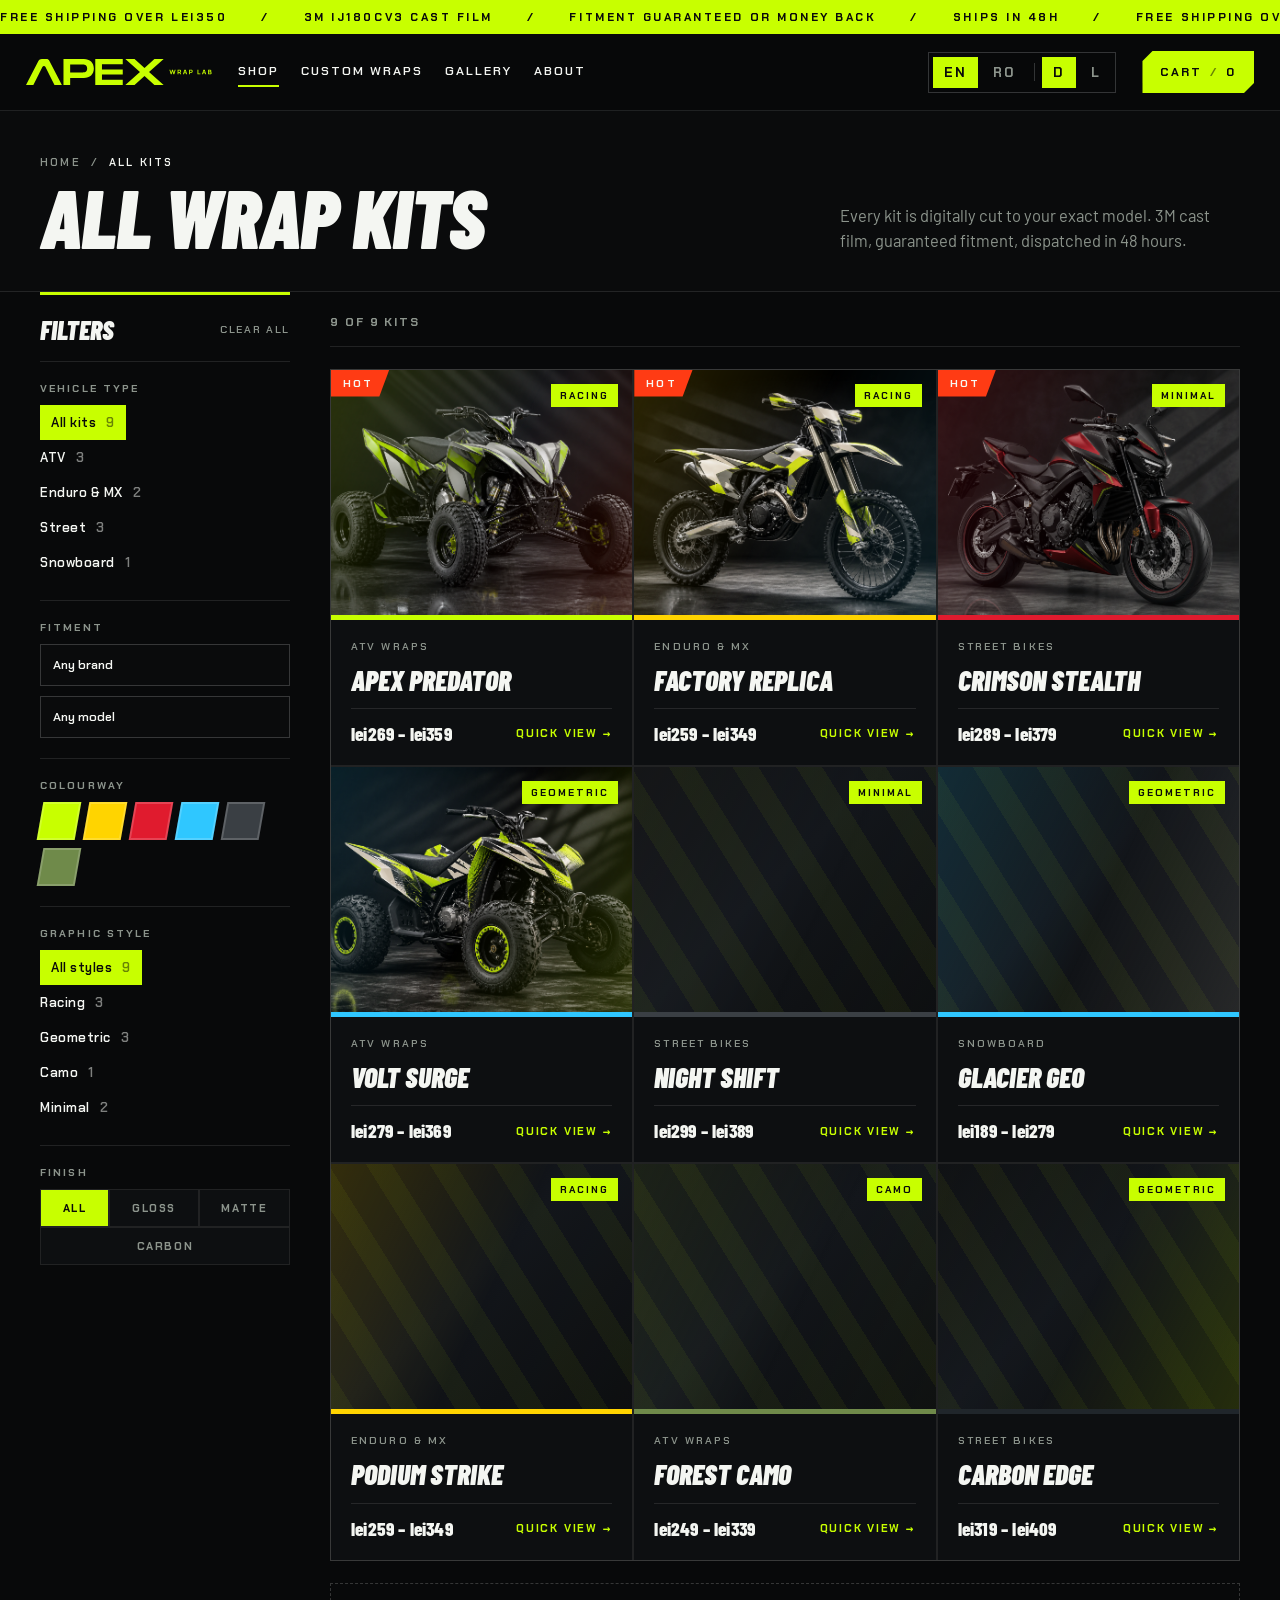
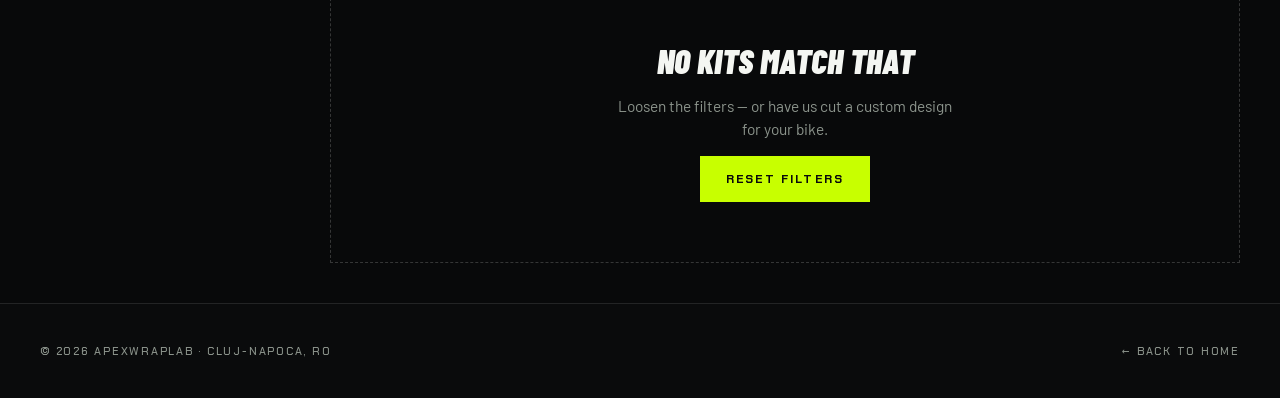
==== commit 33c4b381: "Replace CSS brand lockup with the APEX logo Swap the old CSS-drawn mark (skewed --acid parallelogram" ====
--- a/shop.html
+++ b/shop.html
@@ -31,9 +31,8 @@
 
 <header class="hdr">
   <div class="hdr__in">
-    <a href="index.html" class="brand" rel="home">
-      <span class="brand__mark"></span>
-      <span class="brand__word">Apex<span style="color:var(--acid-ink)">Wrap</span>Lab</span>
+    <a href="index.html" class="brand" rel="home" aria-label="ApexWrapLab — home">
+      <svg class="brand__logo" viewBox="0 0 698.88 97.9" fill="currentColor" aria-hidden="true" focusable="false"><path d="M38.18,77.06l-10.49,20.84H0L46.19,8.34c2.64-5.12,7.92-8.34,13.69-8.34h17.41c4.42,0,8.47,2.46,10.49,6.39l47.33,91.52h-27.83l-10.49-20.84M96.78,77.06l-23.36-46.72c-2.42-4.84-9.33-4.85-11.76-.01l-23.48,46.73"/><path d="M255.53,35.94c0,21.82-15.25,35.8-37.48,35.8h-51.75v26.15h-25.18V0h76.92c22.24,0,37.48,14.13,37.48,35.94ZM230.35,35.94c0-14.83-11.75-14.83-19.3-14.83h-44.76v29.51h44.76c7.55,0,19.3,0,19.3-14.69Z"/><path d="M286.03,20v19.86h78.32v18.18h-78.32v19.86h78.32v20h-103.5V0h103.5v20h-78.32Z"/><path d="M429.16,48.95L374.06,0h34.69l37.48,33.57L483.57,0h34.83l-55.11,48.95,55.11,48.95h-34.83l-37.34-33.57-37.48,33.57h-34.69l55.11-48.95Z"/><path d="M545.12,57.68l-5.12-17.46h3.47l3.27,12,3.27-11.98,3.47-.02,3.27,12,3.27-12h3.47l-5.12,17.46h-3.25l-3.38-11.78-3.38,11.78h-3.25Z"/><path d="M570.77,57.68v-17.46h7.37c.17,0,.4,0,.68.02.29.01.54.04.77.08,1.04.16,1.9.51,2.56,1.03.67.53,1.16,1.19,1.47,1.98s.47,1.68.47,2.66c0,1.46-.36,2.71-1.09,3.75-.73,1.04-1.87,1.68-3.42,1.92l-1.45.1h-4.07v5.92h-3.3ZM574.07,48.68h3.93c.17,0,.36,0,.56-.02.2-.02.39-.05.56-.1.44-.12.79-.33,1.03-.61.24-.29.41-.61.5-.96s.14-.69.14-1-.05-.65-.14-1-.26-.67-.5-.96-.59-.49-1.03-.61c-.17-.05-.36-.08-.56-.1-.2-.02-.39-.02-.56-.02h-3.93v5.38ZM580.61,57.68l-3.44-7.1,3.39-.65,3.78,7.76h-3.73Z"/><path d="M591.14,57.68l5.33-17.46h4.92l5.33,17.46h-3.39l-4.75-15.4h.63l-4.68,15.4h-3.39ZM594.34,54.04v-3.08h9.21v3.08h-9.21Z"/><path d="M614.24,57.68v-17.46h7.37c.17,0,.4,0,.69.02.29.01.54.04.77.08,1.04.16,1.9.51,2.56,1.03.67.53,1.16,1.19,1.47,1.98.32.8.47,1.68.47,2.66s-.16,1.86-.48,2.66c-.32.8-.81,1.46-1.48,1.98s-1.52.87-2.55,1.03c-.23.03-.49.06-.78.07-.29.02-.52.02-.68.02h-4.07v5.92h-3.3ZM617.54,48.68h3.93c.17,0,.36,0,.56-.02.2-.02.39-.05.56-.1.44-.12.79-.33,1.03-.61.24-.29.41-.61.5-.96.09-.35.14-.69.14-1s-.05-.65-.14-1c-.09-.35-.26-.67-.5-.96-.24-.29-.59-.49-1.03-.61-.17-.05-.36-.08-.56-.1-.2-.02-.39-.02-.56-.02h-3.93v5.38Z"/><path d="M645.76,57.68v-17.46h3.3v14.38h7.52v3.08h-10.81Z"/><path d="M662.75,57.68l5.33-17.46h4.92l5.33,17.46h-3.39l-4.75-15.4h.63l-4.68,15.4h-3.39ZM665.95,54.04v-3.08h9.21v3.08h-9.21Z"/><path d="M685.86,57.68v-17.46h6.98c1.24,0,2.25.25,3.02.75.77.5,1.33,1.12,1.69,1.87.36.75.53,1.51.53,2.28,0,.98-.22,1.79-.66,2.44-.44.65-1.04,1.08-1.81,1.3v-.61c1.09.23,1.91.73,2.45,1.51.55.78.82,1.66.82,2.63,0,1.04-.19,1.96-.58,2.75s-.97,1.41-1.75,1.86-1.77.67-2.96.67h-7.73ZM689.2,47.04h3.59c.37,0,.7-.06.99-.19.29-.13.52-.33.69-.6.17-.27.25-.62.25-1.05,0-.53-.17-.98-.5-1.34-.33-.36-.81-.55-1.44-.55h-3.59v3.73ZM689.2,54.58h4.05c.44,0,.84-.09,1.19-.28.35-.19.62-.46.82-.8.2-.34.3-.75.3-1.22,0-.41-.08-.78-.25-1.1-.17-.32-.43-.58-.77-.77s-.77-.29-1.28-.29h-4.05v4.46Z"/></svg>
     </a>
     <nav class="nav" aria-label="Primary">
       <a href="#shop" class="is-active" aria-current="page" data-ro="Magazin">Shop</a>
--- a/apex.css
+++ b/apex.css
@@ -70,9 +70,13 @@
 /* ---- header ---- */
 .hdr{position:sticky;top:0;z-index:60;background:var(--headerbg);backdrop-filter:blur(14px);border-bottom:1px solid var(--line)}
 .hdr__in{max-width:1400px;margin:0 auto;padding:10px 26px;min-height:76px;display:flex;flex-wrap:wrap;align-items:center;column-gap:26px;row-gap:8px}
-.brand{display:flex;align-items:center;gap:10px;color:var(--fg)}
-.brand__mark{display:block;width:14px;height:26px;background:var(--acid);transform:skewX(-14deg)}
-.brand__word{font-family:'Barlow Condensed',sans-serif;font-style:italic;font-weight:900;font-size:25px;letter-spacing:-.01em;text-transform:uppercase;line-height:1}
+.brand{display:flex;align-items:center;color:var(--acid-ink)}
+/* Logo is inline SVG so it inherits .brand's colour and flips with the theme:
+   --acid-ink is neon #c8ff00 on dark, and the legible olive on light.
+   Height matches the old wordmark cap-height; width follows the 7.14:1 lockup. */
+.brand__logo{display:block;height:26px;width:auto;fill:currentColor;transition:color .35s ease}
+.brand__logo--sm{height:22px}
+.brand:hover .brand__logo{color:var(--fg)}
 .nav{display:flex;flex-wrap:wrap;align-items:center;column-gap:22px;row-gap:4px;white-space:nowrap;
   font-family:'Chakra Petch',sans-serif;font-weight:600;font-size:12.5px;letter-spacing:.16em;text-transform:uppercase}
 .nav a{color:var(--fg);padding:6px 0;border-bottom:2px solid transparent;transition:border-color .2s ease,color .2s ease}
